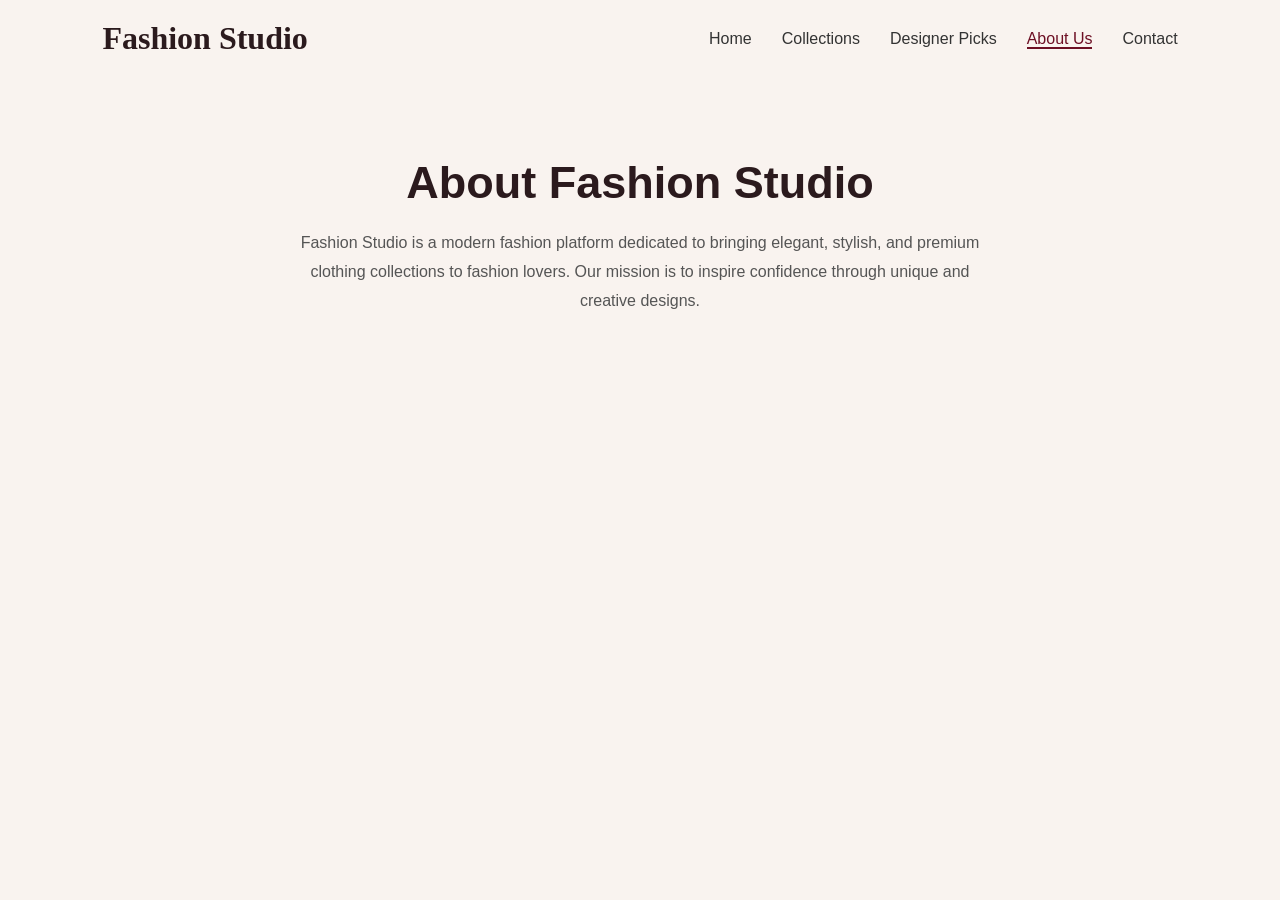
==== about.html @ f852c7cd "Initial commit" ====
<!DOCTYPE html>
<html lang="en">
<head>
    <meta charset="UTF-8">
    <meta name="viewport" content="width=device-width, initial-scale=1.0">
    <title>About Us</title>
    <link rel="stylesheet" href="style.css">
</head>
<body>

<header>
    <div class="logo">Fashion Studio</div>

    <nav>
        <ul>
            <li><a href="index.html">Home</a></li>
            <li><a href="collections.html">Collections</a></li>
            <li><a href="designer.html">Designer Picks</a></li>
            <li><a href="about.html" class="active">About Us</a></li>
            <li><a href="contact.html">Contact</a></li>
        </ul>
    </nav>
</header>

<section class="about">
    <h1>About Fashion Studio</h1>
    <p>
        Fashion Studio is a modern fashion platform dedicated to bringing elegant,
        stylish, and premium clothing collections to fashion lovers. Our mission is
        to inspire confidence through unique and creative designs.
    </p>
</section>

</body>
</html>
---- style.css ----
body{
    background:red;
}
*{
  margin: 0;
  padding: 0;
  box-sizing: border-box;
}

body {
  font-family: 'Poppins', sans-serif;
  background: #f9f3ef;
  color: #2b1a1d;
}

header {
  display: flex;
  justify-content: space-between;
  align-items: center;
  padding: 20px 8%;
  background: transparent;
}

.logo {
  font-family: 'Playfair Display', serif;
  font-size: 2rem;
  font-weight: 700;
}

nav ul {
  display: flex;
  list-style: none;
  gap: 30px;
}

nav a {
  text-decoration: none;
  color: #333;
  font-weight: 500;
}

nav a.active {
  color: #6d0f24;
  border-bottom: 2px solid #6d0f24;
}

.hero {
  display: flex;
  align-items: center;
  justify-content: space-between;
  padding: 50px 8% 20px;
  gap: 40px;
}

.hero-text {
  flex: 1;
  max-width: 500px;
}

.tagline {
  font-family: 'Playfair Display', serif;
  font-size: 1.4rem;
  color: #6d0f24;
}

.hero-text h1 {
  font-family: 'Playfair Display', serif;
  font-size: 4rem;
  line-height: 1.1;
  margin: 15px 0 20px;
}

.hero-text p {
  color: #555;
  line-height: 1.7;
  margin-bottom: 30px;
}

.hero-buttons {
  display: flex;
  gap: 15px;
}

.btn {
  padding: 14px 28px;
  border-radius: 30px;
  text-decoration: none;
  font-weight: 600;
  transition: 0.3s ease;
}

.btn.primary {
  background: #6d0f24;
  color: #fff;
}

.btn.primary:hover {
  background: #8a1430;
}

.btn.secondary {
  border: 2px solid #6d0f24;
  color: #6d0f24;
}

.btn.secondary:hover {
  background: #6d0f24;
  color: #fff;
}

.hero-image {
  flex: 1;
  text-align: center;
}

.hero-image img {
  width: 100%;
  max-width: 600px;
  border-radius: 30px;
}

.features {
  background: #5b0f1d;
  color: #fff;
  display: grid;
  grid-template-columns: repeat(auto-fit, minmax(220px, 1fr));
  gap: 25px;
  padding: 40px 8%;
  border-top-left-radius: 60px;
  border-top-right-radius: 60px;
  margin-top: 30px;
}

.feature h3 {
  margin-bottom: 10px;
}

.feature p {
  color: #f3dede;
}

@media (max-width: 900px) {
  .hero {
    flex-direction: column;
    text-align: center;
  }

  .hero-text h1 {
    font-size: 3rem;
  }

  .hero-buttons {
    justify-content: center;
    flex-wrap: wrap;
  }
}.collections-page {
  padding: 60px 8%;
  text-align: center;
}

.collections-page h1 {
  font-family: 'Playfair Display', serif;
  font-size: 3rem;
  color: #2b1a1d;
  margin-bottom: 10px;
}

.collections-page p {
  color: #555;
  margin-bottom: 40px;
}

.collection-grid {
  display: grid;
  grid-template-columns: repeat(auto-fit, minmax(250px, 1fr));
  gap: 30px;
}

.collection-card {
  background: #fff;
  border-radius: 20px;
  overflow: hidden;
  box-shadow: 0 10px 25px rgba(0, 0, 0, 0.1);
  transition: transform 0.3s ease;
}

.collection-card:hover {
  transform: translateY(-8px);
}

.collection-card img {
  width: 100%;
  height: 320px;
  object-fit: cover;
}

.collection-card h3 {
  margin: 15px 0 10px;
  color: #6d0f24;
}

.collection-card p {
  padding: 0 20px 20px;
  color: #555;
}
@media (max-width: 768px) {

     .hero {

        flex-direction: column;
        text-align: center;
    }

    header {
        flex-direction: column;
        gap: 15px;
    }

    nav ul {
        flex-wrap: wrap;
        justify-content: center;
        gap: 15px;
    }

    .hero-image img {
        width: 90%;
        max-width: 350px;
    }
    }

.designer-hero{
    text-align:center;
    padding:80px 10% 40px;
}

.designer-hero h1{
    font-size:48px;
    color:#6d0f24;
    margin-bottom:15px;
    font-family:'Playfair Display', serif;
}

.designer-hero p{
    color:#555;
    font-size:18px;
}

.designer-grid{
    display:grid;
    grid-template-columns:repeat(auto-fit,minmax(300px,1fr));
    gap:30px;
    padding:20px 8% 80px;
}

.designer-card{
    background:#fff;
    border-radius:20px;
    overflow:hidden;
    box-shadow:0 10px 25px rgba(0,0,0,0.1);
    text-align:center;
    transition:transform 0.3s ease;
    cursor:pointer;
}
.designer-card:hover{
    transform:translateY(-10px);
    box-shadow:0 15px 30px rgba(0,0,0,0.2);
    
}
.designer-card img{
    width:100%;
    height:350px;
    object-fit:cover;
}

.designer-card h3{
    margin:15px 0 10px;
}


.designer-card p{
    padding:0 15px 15px;
}

.btn{
    display:inline-block;
    background:#b68b5d;
    color:white;
    padding:12px 25px;
    border:none;
    border-radius:30px;
    text-decoration:none;
    font-weight:600;
    margin:20px 0;
    transition:0.3s;
}

.btn:hover{
    background:#8b6a45;
    transform:scale(1.05);
}

.about{
    text-align:center;
    padding:80px 10%;
}

.about h1{
    font-size:45px;
    margin-bottom:20px;
}

.about p{
    max-width:700px;
    margin:auto;
    line-height:1.8;
    color:#555;
}.about{
    padding:80px 8%;
}

.about-content{
    display:flex;
    align-items:center;
    gap:50px;
}

.about-text{
    flex:1;
}

.about-text h1{
    font-size:45px;
    color:#6d0f24;
    margin-bottom:20px;
}

.about-text p{
    line-height:1.8;
    color:#555;
    margin-bottom:30px;
}

.about-image{
    flex:1;
}

.about-image img{
    width:100%;
    border-radius:20px;
}

.about-boxes{
    display:grid;
    grid-template-columns:repeat(3,1fr);
    gap:20px;
}

.box{
    background:#fff;
    padding:20px;
    border-radius:15px;
    box-shadow:0 5px 15px rgba(0,0,0,.1);
    text-align:center;
}.contact{
    padding:80px 10%;
    text-align:center;
}

.contact h1{
    font-size:45px;
    margin-bottom:15px;
}

.contact p{
    color:#555;
    margin-bottom:30px;
}

.contact-form{
    max-width:600px;
    margin:auto;
    display:flex;
    flex-direction:column;
    gap:20px;
}

.contact-form input,
.contact-form textarea{
    padding:15px;
    border:1px solid #ccc;
    border-radius:12px;
    font-size:16px;
    outline:none;
}

.contact-form input:focus,
.contact-form textarea:focus{
    border-color:#6d0f24;
}

.contact-form button{
    width:200px;
    margin:auto;
}
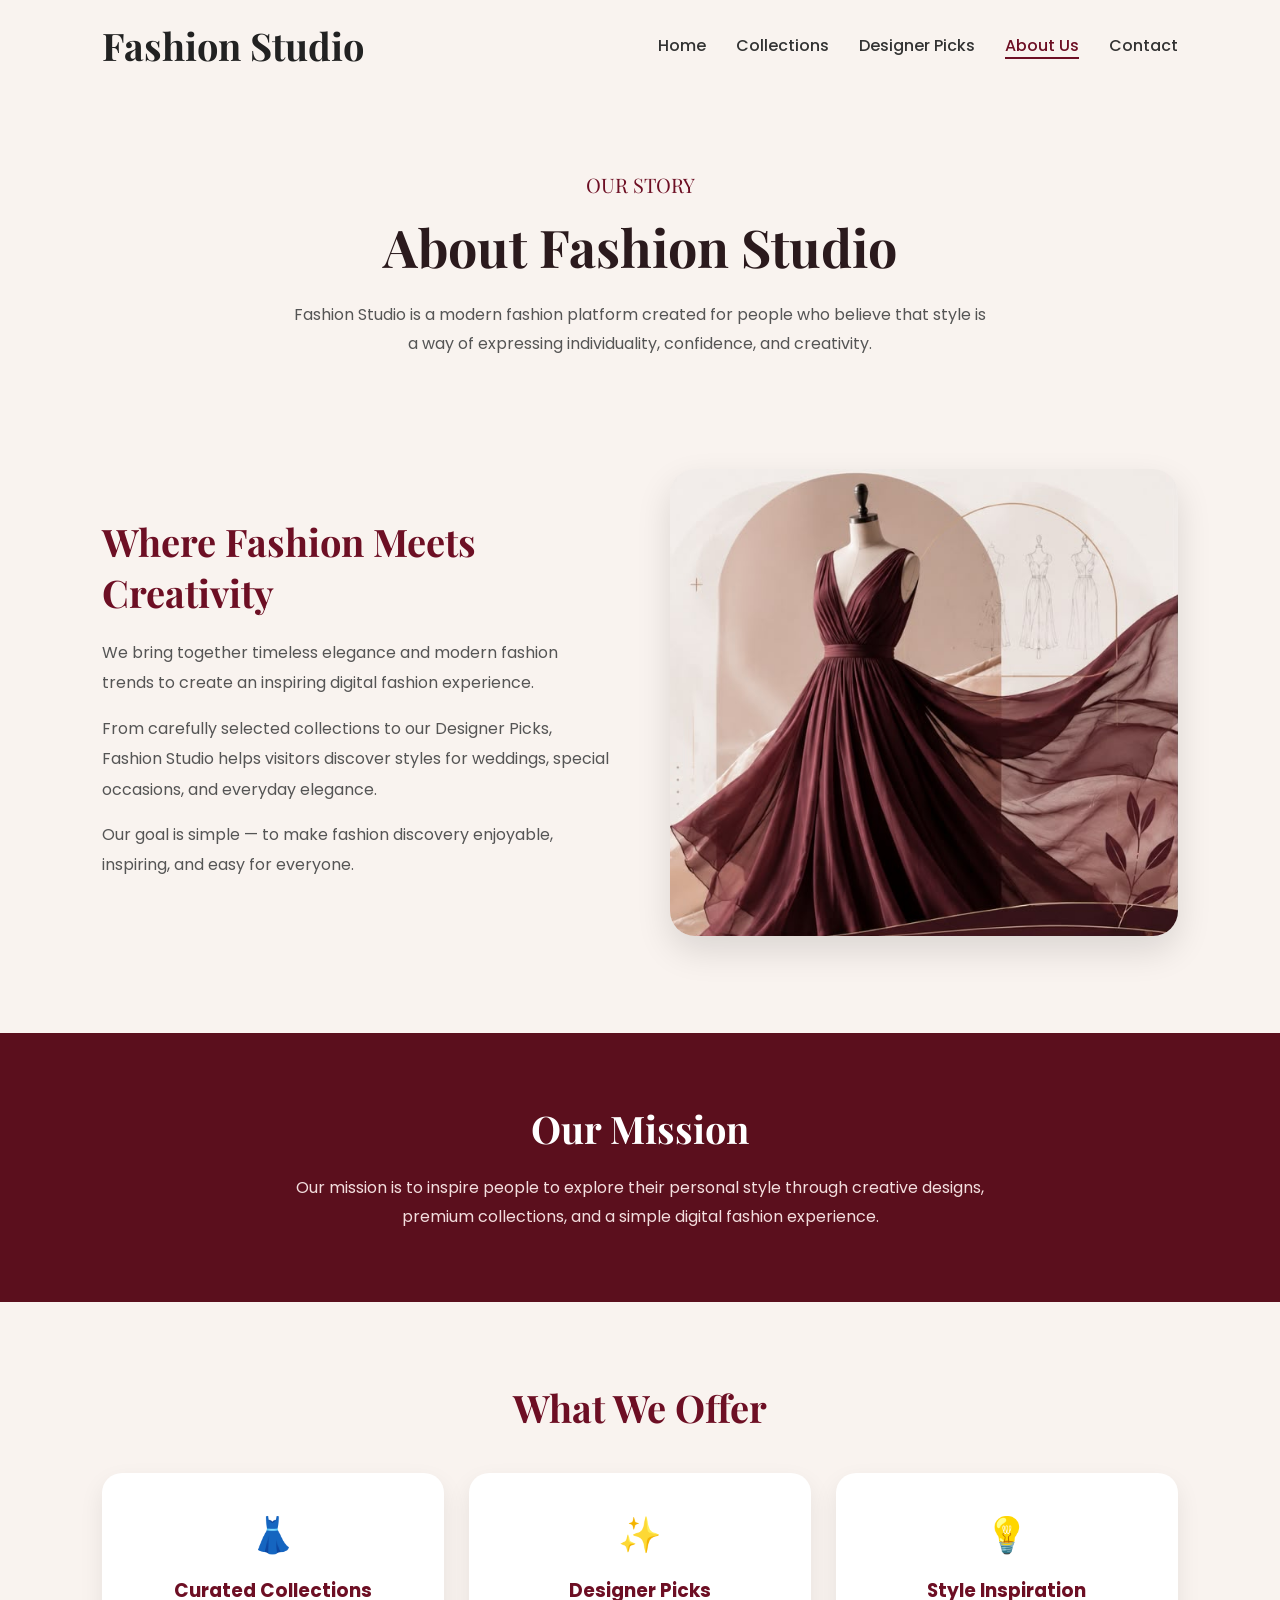
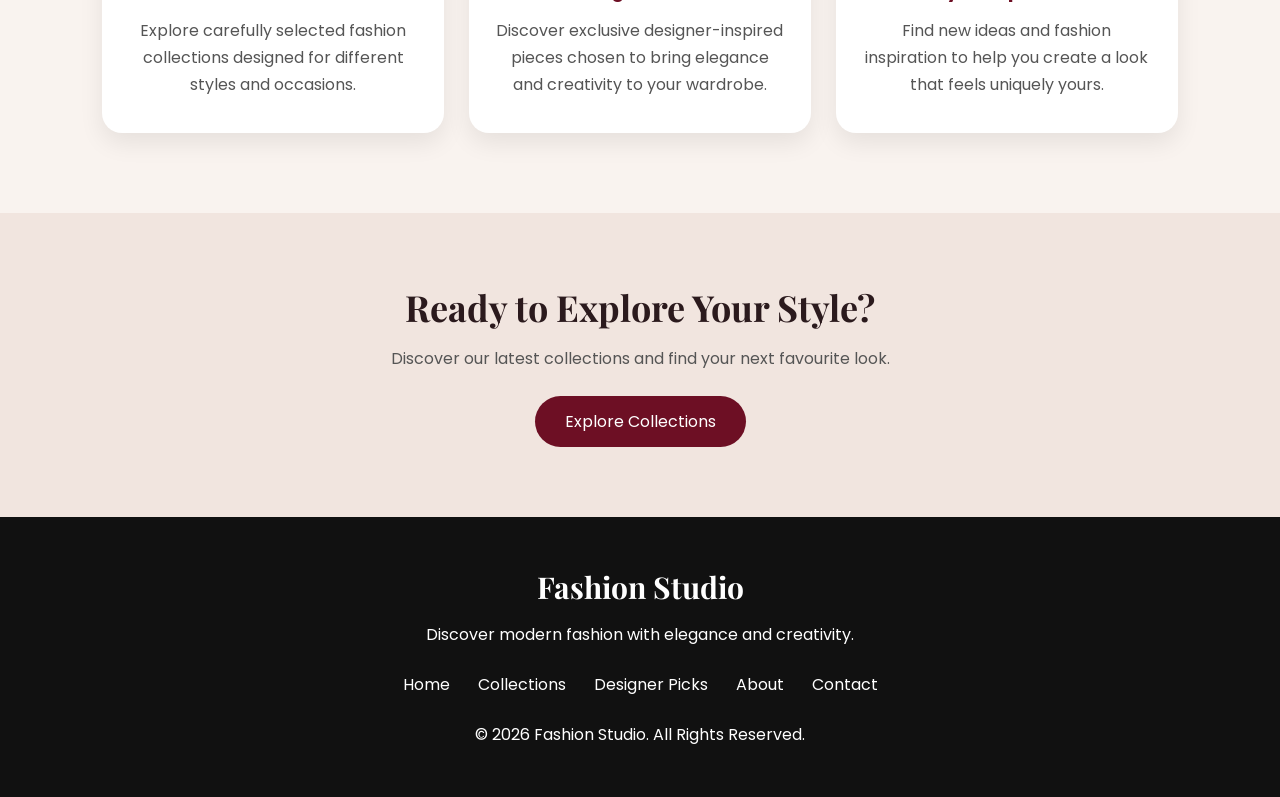
==== commit c1959c98: "Update about.html" ====
--- a/about.html
+++ b/about.html
@@ -3,13 +3,212 @@
 <head>
     <meta charset="UTF-8">
     <meta name="viewport" content="width=device-width, initial-scale=1.0">
-    <title>About Us</title>
+
+    <title>About Us | Fashion Studio</title>
+
+    <link href="https://fonts.googleapis.com/css2?family=Playfair+Display:wght@600;700&family=Poppins:wght@300;400;500;600&display=swap" rel="stylesheet">
+
     <link rel="stylesheet" href="style.css">
+
+    <style>
+
+        .about-hero {
+            text-align: center;
+            padding: 80px 8% 50px;
+        }
+
+        .about-hero span {
+            color: #6d0f24;
+            font-family: 'Playfair Display', serif;
+            font-size: 20px;
+        }
+
+        .about-hero h1 {
+            font-family: 'Playfair Display', serif;
+            font-size: 52px;
+            color: #2b1a1d;
+            margin: 12px 0 20px;
+        }
+
+        .about-hero p {
+            max-width: 700px;
+            margin: auto;
+            color: #555;
+            line-height: 1.8;
+        }
+
+
+        .about-story {
+            display: flex;
+            align-items: center;
+            gap: 60px;
+            padding: 60px 8% 90px;
+        }
+
+        .about-story-text {
+            flex: 1;
+        }
+
+        .about-story-text h2 {
+            font-family: 'Playfair Display', serif;
+            font-size: 38px;
+            color: #6d0f24;
+            margin-bottom: 20px;
+        }
+
+        .about-story-text p {
+            color: #555;
+            line-height: 1.9;
+            margin-bottom: 15px;
+        }
+
+        .about-story-image {
+            flex: 1;
+        }
+
+        .about-story-image img {
+            width: 100%;
+            max-height: 500px;
+            object-fit: cover;
+            border-radius: 25px;
+            box-shadow: 0 15px 35px rgba(0,0,0,.12);
+        }
+
+
+        .mission {
+            background: #5b0f1d;
+            color: white;
+            text-align: center;
+            padding: 70px 8%;
+        }
+
+        .mission h2 {
+            font-family: 'Playfair Display', serif;
+            font-size: 38px;
+            margin-bottom: 20px;
+        }
+
+        .mission p {
+            max-width: 750px;
+            margin: auto;
+            line-height: 1.8;
+            color: #f3dede;
+        }
+
+
+        .offer {
+            padding: 80px 8%;
+            text-align: center;
+        }
+
+        .offer h2 {
+            font-family: 'Playfair Display', serif;
+            font-size: 38px;
+            color: #6d0f24;
+            margin-bottom: 40px;
+        }
+
+        .offer-grid {
+            display: grid;
+            grid-template-columns: repeat(3, 1fr);
+            gap: 25px;
+        }
+
+        .offer-card {
+            background: white;
+            padding: 35px 25px;
+            border-radius: 20px;
+            box-shadow: 0 10px 25px rgba(0,0,0,.08);
+            transition: .3s ease;
+        }
+
+        .offer-card:hover {
+            transform: translateY(-8px);
+            box-shadow: 0 15px 30px rgba(0,0,0,.14);
+        }
+
+        .offer-card .icon {
+            font-size: 35px;
+            margin-bottom: 15px;
+        }
+
+        .offer-card h3 {
+            color: #6d0f24;
+            margin-bottom: 12px;
+        }
+
+        .offer-card p {
+            color: #555;
+            line-height: 1.7;
+        }
+
+
+        .about-cta {
+            text-align: center;
+            padding: 70px 20px;
+            background: #f1e5df;
+        }
+
+        .about-cta h2 {
+            font-family: 'Playfair Display', serif;
+            font-size: 36px;
+            color: #2b1a1d;
+            margin-bottom: 15px;
+        }
+
+        .about-cta p {
+            color: #555;
+            margin-bottom: 25px;
+        }
+
+        .about-cta a {
+            display: inline-block;
+            padding: 13px 30px;
+            background: #6d0f24;
+            color: white;
+            text-decoration: none;
+            border-radius: 30px;
+            transition: .3s;
+        }
+
+        .about-cta a:hover {
+            transform: translateY(-3px);
+            background: #8a1430;
+        }
+
+
+        @media (max-width: 768px) {
+
+            .about-hero h1 {
+                font-size: 38px;
+            }
+
+            .about-story {
+                flex-direction: column;
+                text-align: center;
+            }
+
+            .about-story-text h2 {
+                font-size: 32px;
+            }
+
+            .offer-grid {
+                grid-template-columns: 1fr;
+            }
+
+            .about-story-image img {
+                max-height: 400px;
+            }
+        }
+
+    </style>
 </head>
+
 <body>
 
 <header>
-    <div class="logo">Fashion Studio</div>
+
+    <a href="index.html" class="logo">Fashion Studio</a>
 
     <nav>
         <ul>
@@ -20,16 +219,170 @@
             <li><a href="contact.html">Contact</a></li>
         </ul>
     </nav>
+
 </header>
 
-<section class="about">
+
+<!-- ABOUT HERO -->
+
+<section class="about-hero">
+
+    <span>OUR STORY</span>
+
     <h1>About Fashion Studio</h1>
+
     <p>
-        Fashion Studio is a modern fashion platform dedicated to bringing elegant,
-        stylish, and premium clothing collections to fashion lovers. Our mission is
-        to inspire confidence through unique and creative designs.
+        Fashion Studio is a modern fashion platform created for people
+        who believe that style is a way of expressing individuality,
+        confidence, and creativity.
     </p>
-</section>
+
+</section>
+
+
+<!-- STORY -->
+
+<section class="about-story">
+
+    <div class="about-story-text">
+
+        <h2>Where Fashion Meets Creativity</h2>
+
+        <p>
+            We bring together timeless elegance and modern fashion trends
+            to create an inspiring digital fashion experience.
+        </p>
+
+        <p>
+            From carefully selected collections to our Designer Picks,
+            Fashion Studio helps visitors discover styles for weddings,
+            special occasions, and everyday elegance.
+        </p>
+
+        <p>
+            Our goal is simple — to make fashion discovery enjoyable,
+            inspiring, and easy for everyone.
+        </p>
+
+    </div>
+
+
+    <div class="about-story-image">
+
+        <img src="images/images/fashionmodel.jpeg"
+             alt="Fashion Studio Collection">
+
+    </div>
+
+</section>
+
+
+<!-- MISSION -->
+
+<section class="mission">
+
+    <h2>Our Mission</h2>
+
+    <p>
+        Our mission is to inspire people to explore their personal style
+        through creative designs, premium collections, and a simple
+        digital fashion experience.
+    </p>
+
+</section>
+
+
+<!-- WHAT WE OFFER -->
+
+<section class="offer">
+
+    <h2>What We Offer</h2>
+
+    <div class="offer-grid">
+
+        <div class="offer-card">
+
+            <div class="icon">👗</div>
+
+            <h3>Curated Collections</h3>
+
+            <p>
+                Explore carefully selected fashion collections
+                designed for different styles and occasions.
+            </p>
+
+        </div>
+
+
+        <div class="offer-card">
+
+            <div class="icon">✨</div>
+
+            <h3>Designer Picks</h3>
+
+            <p>
+                Discover exclusive designer-inspired pieces
+                chosen to bring elegance and creativity to your wardrobe.
+            </p>
+
+        </div>
+
+
+        <div class="offer-card">
+
+            <div class="icon">💡</div>
+
+            <h3>Style Inspiration</h3>
+
+            <p>
+                Find new ideas and fashion inspiration to help
+                you create a look that feels uniquely yours.
+            </p>
+
+        </div>
+
+    </div>
+
+</section>
+
+
+<!-- CTA -->
+
+<section class="about-cta">
+
+    <h2>Ready to Explore Your Style?</h2>
+
+    <p>
+        Discover our latest collections and find your next favourite look.
+    </p>
+
+    <a href="collections.html">Explore Collections</a>
+
+</section>
+
+
+<!-- FOOTER -->
+
+<footer>
+
+    <h3>Fashion Studio</h3>
+
+    <p>Discover modern fashion with elegance and creativity.</p>
+
+    <div class="footer-links">
+
+        <a href="index.html">Home</a>
+        <a href="collections.html">Collections</a>
+        <a href="designer.html">Designer Picks</a>
+        <a href="about.html">About</a>
+        <a href="contact.html">Contact</a>
+
+    </div>
+
+    <p>© 2026 Fashion Studio. All Rights Reserved.</p>
+
+</footer>
+
 
 </body>
 </html>
--- a/style.css
+++ b/style.css
@@ -1,5 +1,7 @@
  body{
-    background:red;
+    font-family: 'Poppins', sans-serif;
+    background: #f9f3ef;
+    color: #2b1a1d;
 }
 *{
   margin: 0;
@@ -44,18 +46,15 @@
   border-bottom: 2px solid #6d0f24;
 }
 
-.hero {
-  display: flex;
-  align-items: center;
-  justify-content: space-between;
-  padding: 50px 8% 20px;
-  gap: 40px;
-}
-
-.hero-text {
-  flex: 1;
-  max-width: 500px;
-}
+ .hero {
+    display: flex;
+    justify-content: space-between;
+    align-items: center;
+    padding: 50px 8%;
+    gap: 40px;
+}
+
+
 
 .tagline {
   font-family: 'Playfair Display', serif;
@@ -110,7 +109,7 @@
 
 .hero-image {
   flex: 1;
-  text-align: center;
+  text-align: right;
 }
 
 .hero-image img {
@@ -150,8 +149,10 @@
   }
 
   .hero-buttons {
-    justify-content: center;
-    flex-wrap: wrap;
+    display: flex;
+    gap: 15px;
+    align-self: center;
+    flex-wrap: nowrap;
   }
 }.collections-page {
   padding: 60px 8%;
@@ -401,4 +402,355 @@
 .contact-form button{
     width:200px;
     margin:auto;
+}.collections {
+    display: grid;
+    grid-template-columns: repeat(auto-fit, minmax(280px, 1fr));
+    gap: 25px;
+    padding: 40px;
+}
+
+.collection-card {
+    background: #fff;
+    border-radius: 18px;
+    overflow: hidden;
+    box-shadow: 0 8px 20px rgba(0,0,0,0.08);
+    transition: all 0.3s ease;
+}
+
+.collection-card:hover {
+    transform: translateY(-8px);
+    box-shadow: 0 12px 30px rgba(0,0,0,0.15);
+}
+
+.collection-card img {
+    width: 100%;
+    height: 420px;
+    object-fit: cover;
+    display: block;
+}
+
+.collection-card h3 {
+    padding: 15px 15px 5px;
+    font-size: 22px;
+}
+
+.collection-card p {
+    padding: 0 15px 20px;
+    color: #666;
+    line-height: 1.6;
+
+}.designer-card{
+    border-radius: 15px;
+    overflow: hidden;
+    transition: 0.3s ease;
+    box-shadow: 0 5px 15px rgba(0,0,0,0.15);
+}
+
+.designer-card:hover{
+    transform: translateY(-8px);
+    box-shadow: 0 12px 25px rgba(0,0,0,0.25);
+}
+
+.designer-card img{
+    transition: transform 0.3s ease;
+}
+
+.designer-card:hover img{
+    transform: scale(1.08);
+}.top-bar {
+    background: #111;
+    color: white;
+    text-align: center;
+    padding: 10px;
+    font-size: 14px;
+    letter-spacing: 1px;
+    font-weight: 500;
+}.categories{
+    padding:80px 10%;
+    text-align:center;
+}
+
+.categories h2{
+    font-size:40px;
+    margin-bottom:40px;
+}
+
+.category-grid{
+    display:grid;
+    grid-template-columns:repeat(3,1fr);
+    gap:30px;
+}
+
+.category-card{
+    overflow:hidden;
+    border-radius:18px;
+    cursor:pointer;
+    transition:0.3s;
+}
+
+.category-card img{
+    width:100%;
+    height:420px;
+    object-fit:cover;
+    display:block;
+}
+
+.category-card:hover{
+    transform:translateY(-8px);
+}
+
+.category-card h3{
+    margin-top:15px;
+    font-size:24px;
+}.logo{
+    text-decoration: none;
+    color: #222;
+    font-size: 38px;
+    font-weight: bold;
+    font-family: "Playfair Display", serif;
+}
+
+.logo:hover{
+    color: #8b3a62;
+}
+
+
+.hero-image {
+    flex: 1;
+    display: flex;
+    justify-content: flex-end;
+    align-items: center;
+}
+
+.hero-image img {
+   max-width: 100%;
+    max-width: 700px;
+    border-radius: 20px;
+    display: block;
+}
+
+.hero {
+    display: flex;
+    justify-content: space-between;
+    align-items: center;
+    padding: 50px 8% 20px;
+    gap: 40px;
+}
+.hero-text {
+    flex: 1;
+    
+}
+.details{
+    display:flex;
+    align-items:center;
+    gap:50px;
+    padding:60px;
+}
+
+.details-image img{
+    width:450px;
+    height:550px;
+    object-fit:cover;
+    border-radius:15px;
+}
+
+.details-info{
+    max-width:450px;
+}
+
+.details-info h1{
+    font-size:40px;
+    margin-bottom:20px;
+}
+
+.details-info p{
+    line-height:1.8;
+    color:#555;
+    margin-bottom:20px;
+}
+
+.btn{
+    display:inline-block;
+    padding:12px 30px;
+    border-radius:25px;
+}.details-page{
+    display:flex;
+    align-items:center;
+    justify-content:center;
+    gap:60px;
+    padding:80px;
+    background:#faf7f5;
+}
+
+.details-image img{
+    width:450px;
+    height:600px;
+    object-fit:cover;
+    border-radius:25px;
+    box-shadow:0 10px 30px rgba(0,0,0,0.2);
+}
+
+.details-text{
+    background:white;
+    padding:40px;
+    width:450px;
+    border-radius:25px;
+}
+
+.details-text h1{
+    font-size:40px;
+    margin-bottom:20px;
+}
+
+.details-text p{
+    line-height:1.8;
+    color:#555;
+}
+
+.shop-btn{
+    display:inline-block;
+    margin-top:20px;
+    padding:12px 35px;
+    background:black;
+    color:white;
+    border-radius:30px;
+    text-decoration:none;
+}/* ========== Sticky Header ========== */
+header{
+    position: sticky;
+    top: 0;
+    z-index: 1000;
+    background: rgba(249,243,239,0.95);
+    backdrop-filter: blur(10px);
+}
+
+/* ========== Why Choose Section ========== */
+
+.why-choose{
+    padding:80px 8%;
+    text-align:center;
+}
+
+.why-choose h2{
+    font-size:42px;
+    color:#6d0f24;
+    margin-bottom:40px;
+    font-family:'Playfair Display', serif;
+}
+
+.choose-container{
+    display:grid;
+    grid-template-columns:repeat(auto-fit,minmax(250px,1fr));
+    gap:25px;
+}
+
+.choose-card{
+    background:#fff;
+    padding:30px;
+    border-radius:20px;
+    box-shadow:0 10px 25px rgba(0,0,0,.08);
+    transition:.3s;
+}
+
+.choose-card:hover{
+    transform:translateY(-10px);
+    box-shadow:0 15px 35px rgba(0,0,0,.15);
+}
+
+.choose-card h3{
+    color:#6d0f24;
+    margin-bottom:15px;
+}
+
+.choose-card p{
+    color:#555;
+    line-height:1.7;
+}
+
+/* ========== Reviews ========== */
+
+.reviews{
+    padding:80px 8%;
+    text-align:center;
+    background:#fff;
+}
+
+.reviews h2{
+    font-size:42px;
+    color:#6d0f24;
+    margin-bottom:40px;
+    font-family:'Playfair Display', serif;
+}
+
+.review-container{
+    display:grid;
+    grid-template-columns:repeat(auto-fit,minmax(250px,1fr));
+    gap:25px;
+}
+
+.review-card{
+    background:#f9f3ef;
+    padding:30px;
+    border-radius:20px;
+    transition:.3s;
+    box-shadow:0 8px 20px rgba(0,0,0,.08);
+}
+
+.review-card:hover{
+    transform:translateY(-8px);
+}
+
+.review-card p{
+    margin:20px 0;
+    color:#555;
+}
+
+.review-card h4{
+    color:#6d0f24;
+}
+
+/* ========== Footer ========== */
+
+footer{
+    background:#111;
+    color:white;
+    text-align:center;
+    padding:50px 20px;
+}
+
+footer h3{
+    font-size:30px;
+    margin-bottom:15px;
+    font-family:'Playfair Display', serif;
+}
+
+.footer-links{
+    margin:25px 0;
+}
+
+.footer-links a{
+    color:white;
+    text-decoration:none;
+    margin:0 12px;
+    transition:.3s;
+}
+
+.footer-links a:hover{
+    color:#d4b08c;
+}#formMessage {
+    margin-top: 10px;
+    font-size: 15px;
+    font-weight: 500;
+}
+
+#formMessage.success {
+    color: #6d0f24;
+}
+
+.contact-form button {
+    cursor: pointer;
+}
+
+.contact-form button:hover {
+    transform: translateY(-2px);
 }
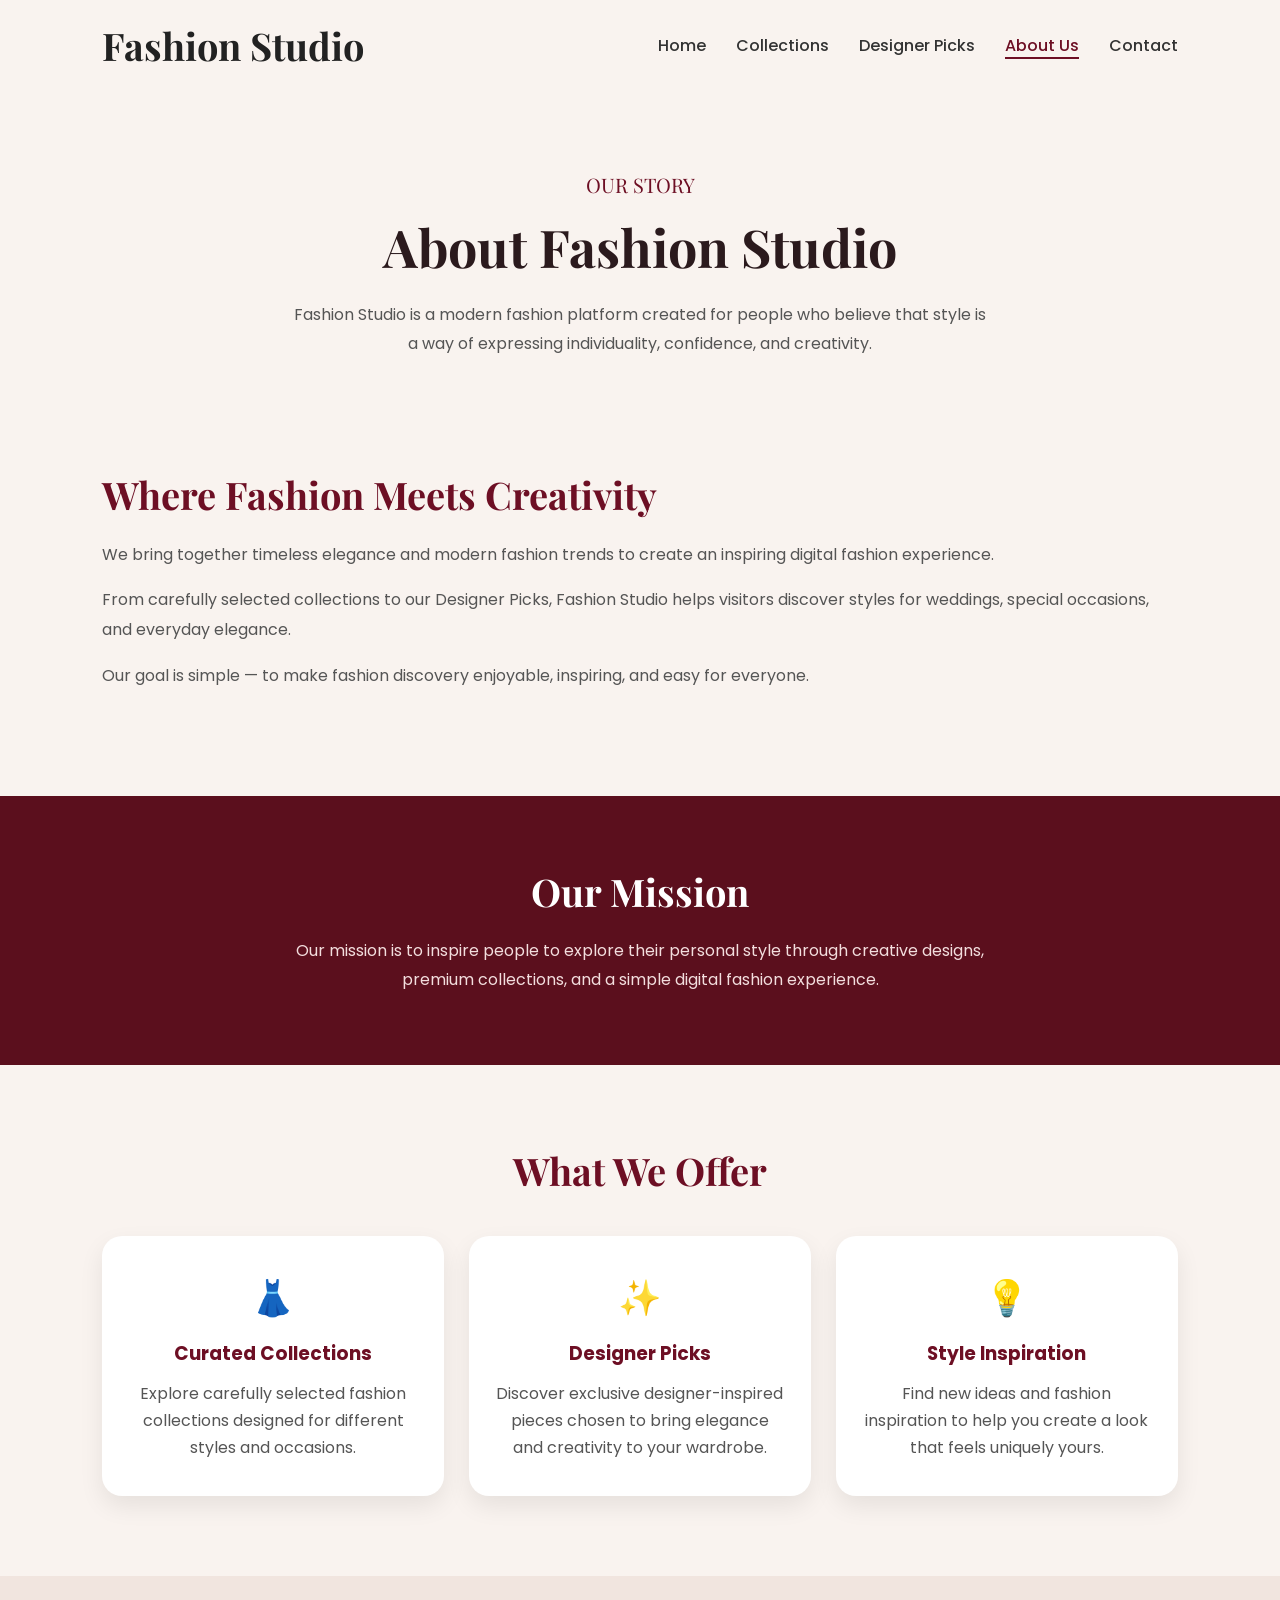
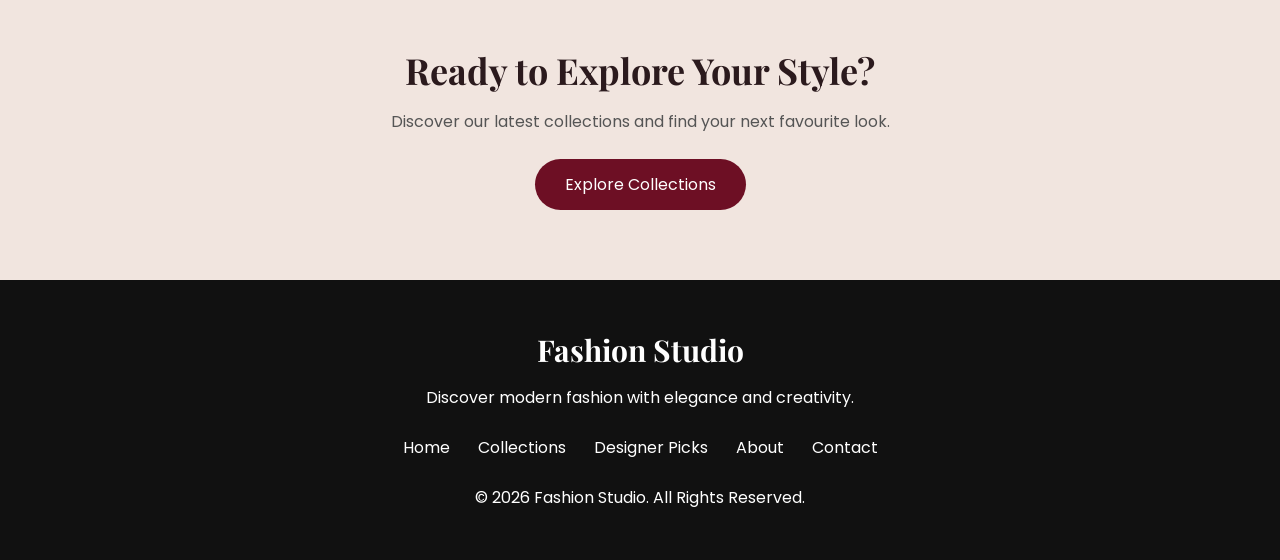
==== commit fbce0196: "Update about.html" ====
--- a/about.html
+++ b/about.html
@@ -267,13 +267,6 @@
     </div>
 
 
-    <div class="about-story-image">
-
-        <img src="images/images/fashionmodel.jpeg"
-             alt="Fashion Studio Collection">
-
-    </div>
-
 </section>
 
 
